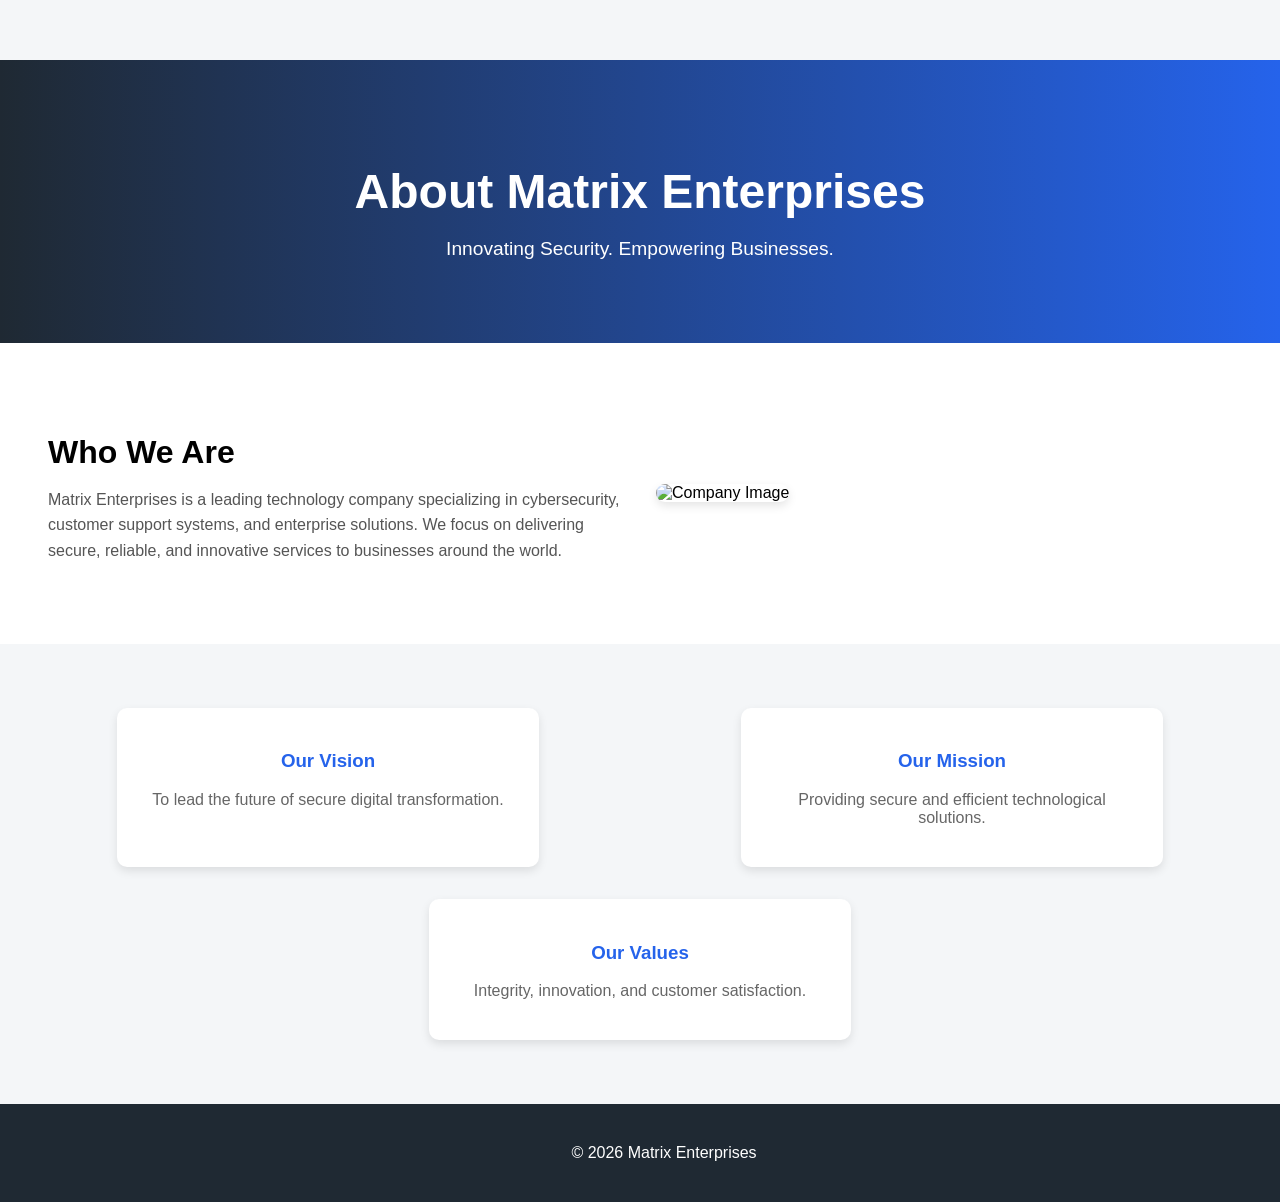
==== about.html @ 6acb821a "matrix enterprises final evaluation" ====
<!DOCTYPE html>
<html lang="en">

<head>
    <meta charset="UTF-8">
    <meta name="viewport" content="width=device-width, initial-scale=1.0">
    <title>About | Matrix Enterprises</title>
    <link rel="stylesheet" href="about.css">
</head>

<body>

    <!-- HERO SECTION -->
    <section class="about-hero">
        <h1>About Matrix Enterprises</h1>
        <p>Innovating Security. Empowering Businesses.</p>
    </section>

    <!-- ABOUT CONTENT -->
    <section class="about-content">

        <div class="about-text">
            <h2>Who We Are</h2>
            <p>
                Matrix Enterprises is a leading technology company specializing in cybersecurity,
                customer support systems, and enterprise solutions. We focus on delivering secure,
                reliable, and innovative services to businesses around the world.
            </p>
        </div>

        <div class="about-image">
            <img src="/home/myles-monroe/Documents/GitHub/matrix-website/Modern wordmark logo.jpeg" alt="Company Image"
                width="50" height="300">
        </div>

    </section>

    <!-- VALUES SECTION -->
    <section class="about-values">

        <div class="value-box">
            <h3>Our Vision</h3>
            <p>To lead the future of secure digital transformation.</p>
        </div>

        <div class="value-box">
            <h3>Our Mission</h3>
            <p>Providing secure and efficient technological solutions.</p>
        </div>

        <div class="value-box">
            <h3>Our Values</h3>
            <p>Integrity, innovation, and customer satisfaction.</p>
        </div>

    </section>

    <!-- FOOTER -->
    <footer>
        <p>&copy; 2026 Matrix Enterprises</p>
    </footer>

</body>

</html>
---- about.css ----
/* ===== RESET ===== */
body {
    margin: 0;
    font-family: Arial, sans-serif;
    background: #f4f6f8;
}

/* ===== NAVBAR ===== */
.navbar {
    background-color: #1f2933;
    padding: 1em;
    text-align: center;

    position: fixed;
    width: 100%;
    top: 0;
    z-index: 1000;
}

.navbar ul {
    list-style: none;
    margin: 0;
    padding: 0;
}

.navbar li {
    display: inline;
    margin: 0 1em;
}

.navbar a {
    color: #fff;
    text-decoration: none;
    font-weight: bold;
}

.navbar a:hover {
    color: #2563eb;
}

/* ===== HERO ===== */
.about-hero {
    background: linear-gradient(to right, #1f2933, #2563eb);
    color: white;
    text-align: center;
    padding: 4em 1em;

    margin-top: 60px;
    /* prevents navbar overlap */
}

.about-hero h1 {
    font-size: 3em;
    margin-bottom: 0.3em;
}

.about-hero p {
    font-size: 1.2em;
}

/* ===== CONTACT CONTENT (SAME AS ABOUT LAYOUT) ===== */
.about-content {
    display: flex;
    flex-wrap: wrap;
    align-items: center;
    padding: 3em 2em;
    background: #fff;
}

.about-text {
    flex: 1;
    padding: 1em;
}

.about-text h2 {
    font-size: 2em;
    margin-bottom: 0.5em;
}

.about-text p {
    color: #555;
    line-height: 1.6;
}

/* ===== IMAGE ===== */
.about-image {
    flex: 1;
    padding: 1em;
}

.about-image img {
    width: 100%;
    border-radius: 10px;
    box-shadow: 0 4px 10px rgba(0, 0, 0, 0.1);
}

/* ===== PERSONNEL SECTION (VALUES STYLE) ===== */
.about-values {
    display: flex;
    flex-wrap: wrap;
    justify-content: space-around;
    background: #f4f6f8;
    padding: 3em 1em;
}

.value-box {
    background: white;
    padding: 1.5em;
    margin: 1em;
    width: 30%;
    text-align: center;

    border-radius: 10px;
    box-shadow: 0 4px 10px rgba(0, 0, 0, 0.1);

    transition: transform 0.3s ease;
}

.value-box:hover {
    transform: translateY(-5px);
}

.value-box h3 {
    color: #2563eb;
}

.value-box p {
    color: #666;
}

/* ===== FOOTER ===== */
footer {
    background: #1f2933;
    color: white;
    text-align: center;
    padding: 1.5em;
    width: 100%;
}
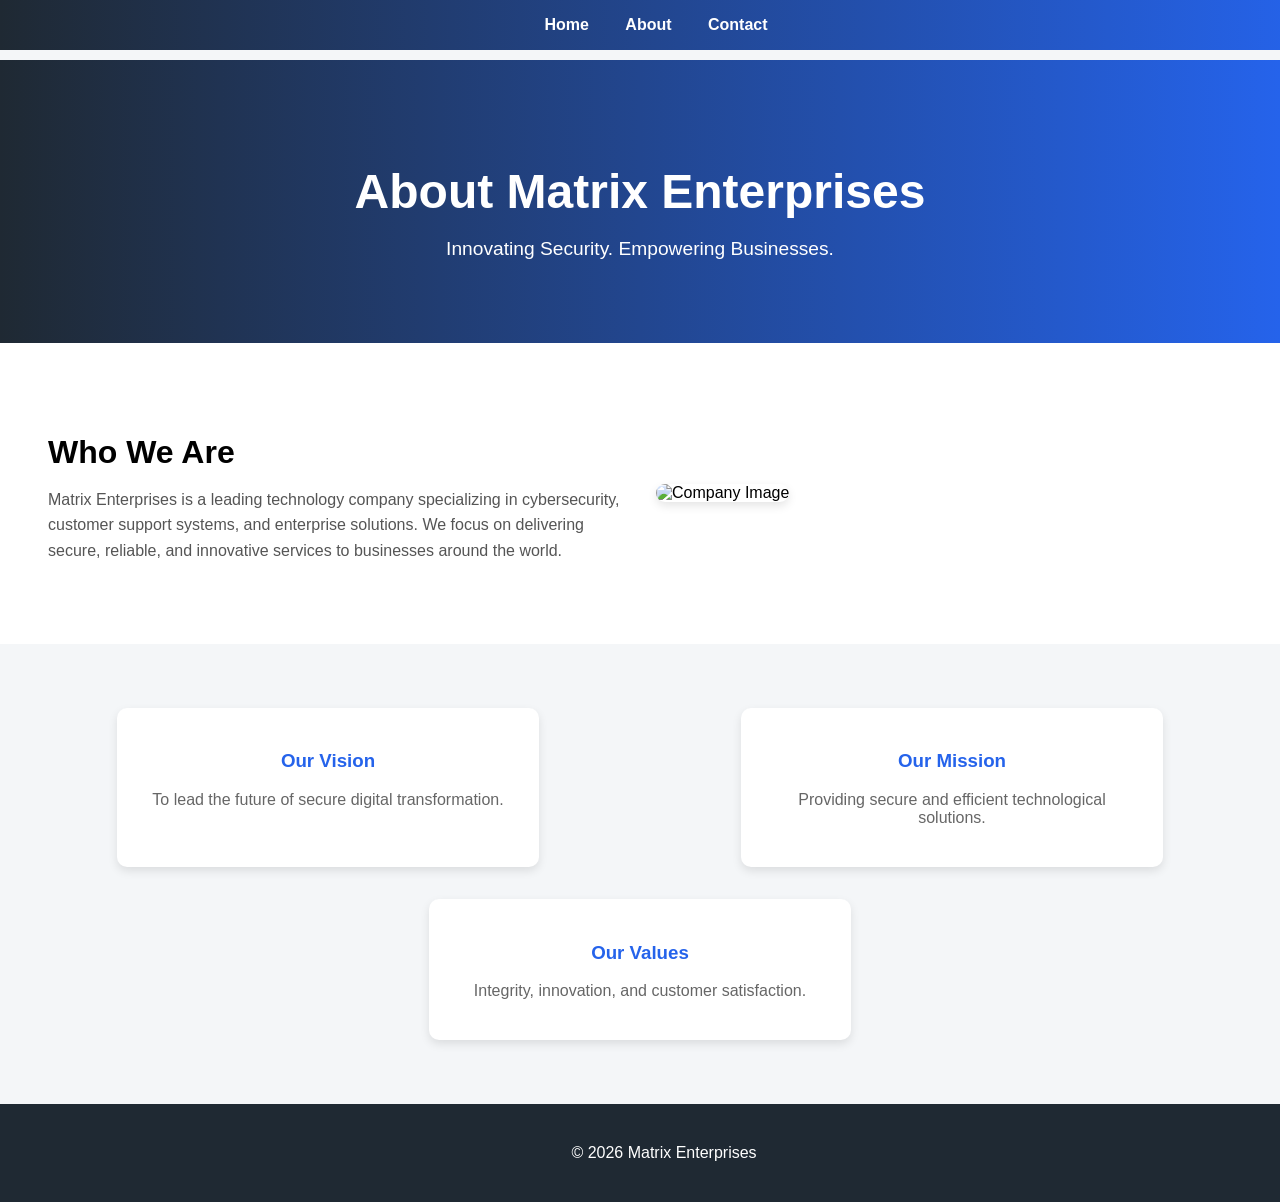
==== commit fc4b3aa7: "finalizing navbar" ====
--- a/about.html
+++ b/about.html
@@ -9,7 +9,14 @@
 </head>
 
 <body>
-
+    <!-- NAVBAR -->
+    <nav class="navbar">
+        <ul>
+            <li><a href="matrix.html">Home</a></li>
+            <li><a href="about.html">About</a></li>
+            <li><a href="contact.html">Contact</a></li>
+        </ul>
+    </nav>
     <!-- HERO SECTION -->
     <section class="about-hero">
         <h1>About Matrix Enterprises</h1>
--- a/about.css
+++ b/about.css
@@ -7,7 +7,7 @@
 
 /* ===== NAVBAR ===== */
 .navbar {
-    background-color: #1f2933;
+    background: linear-gradient(to right, #1f2933, #2563eb);
     padding: 1em;
     text-align: center;
 
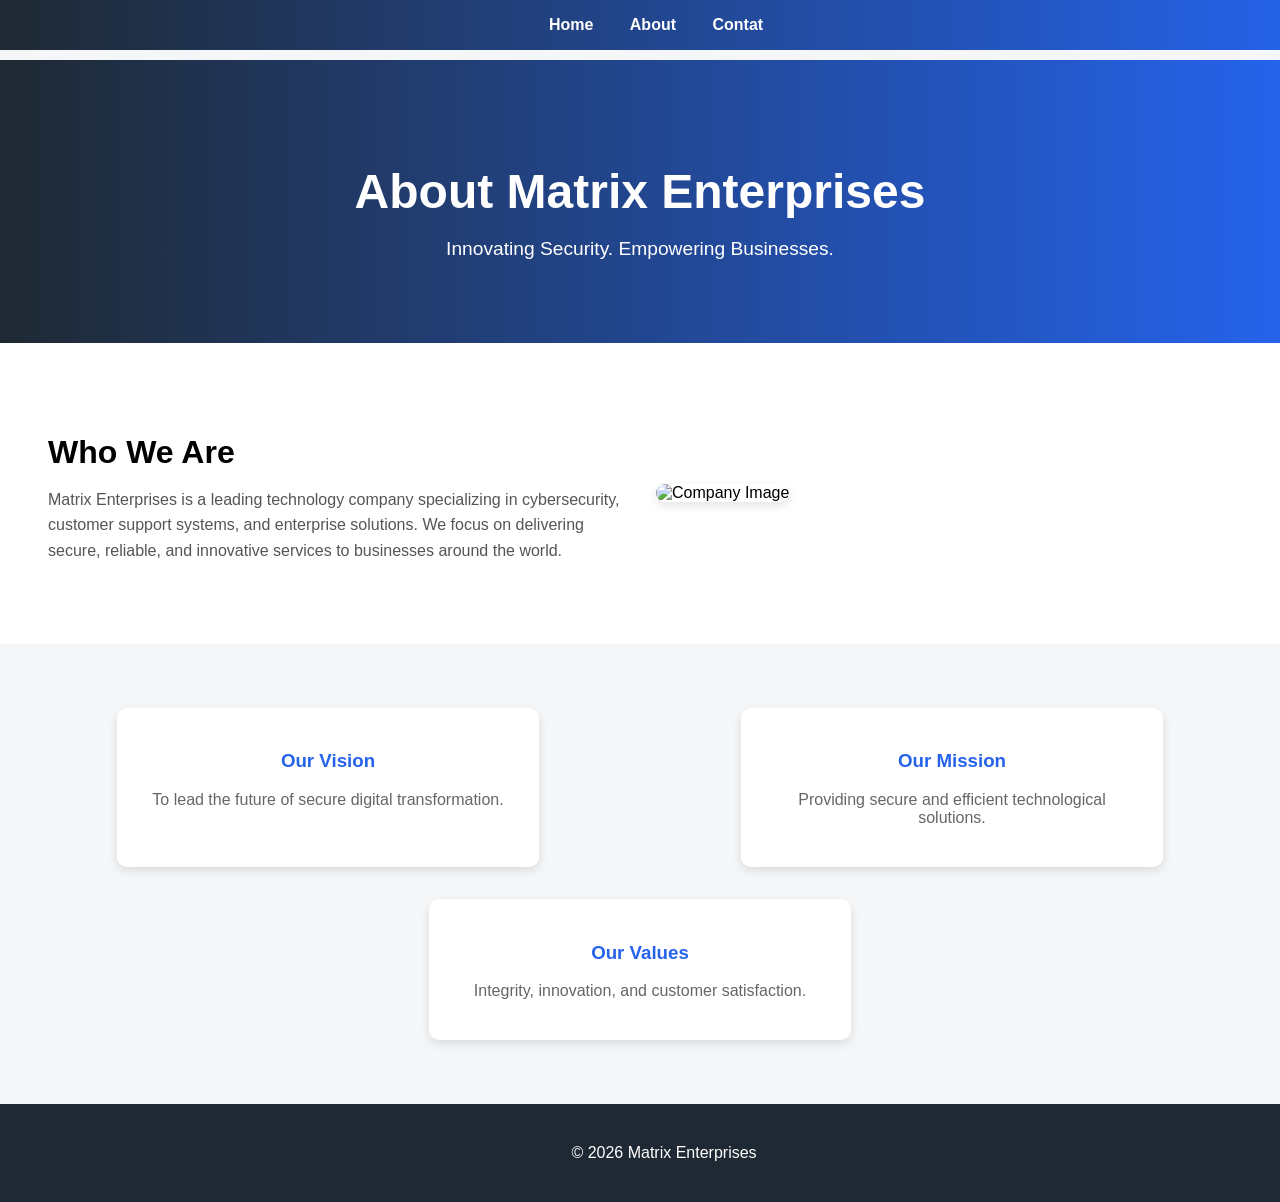
==== commit 5c8b836f: "creating the about web page" ====
--- a/about.html
+++ b/about.html
@@ -14,7 +14,7 @@
         <ul>
             <li><a href="matrix.html">Home</a></li>
             <li><a href="about.html">About</a></li>
-            <li><a href="contact.html">Contact</a></li>
+            <li><a href="contact.html">Contat</a></li>
         </ul>
     </nav>
     <!-- HERO SECTION -->
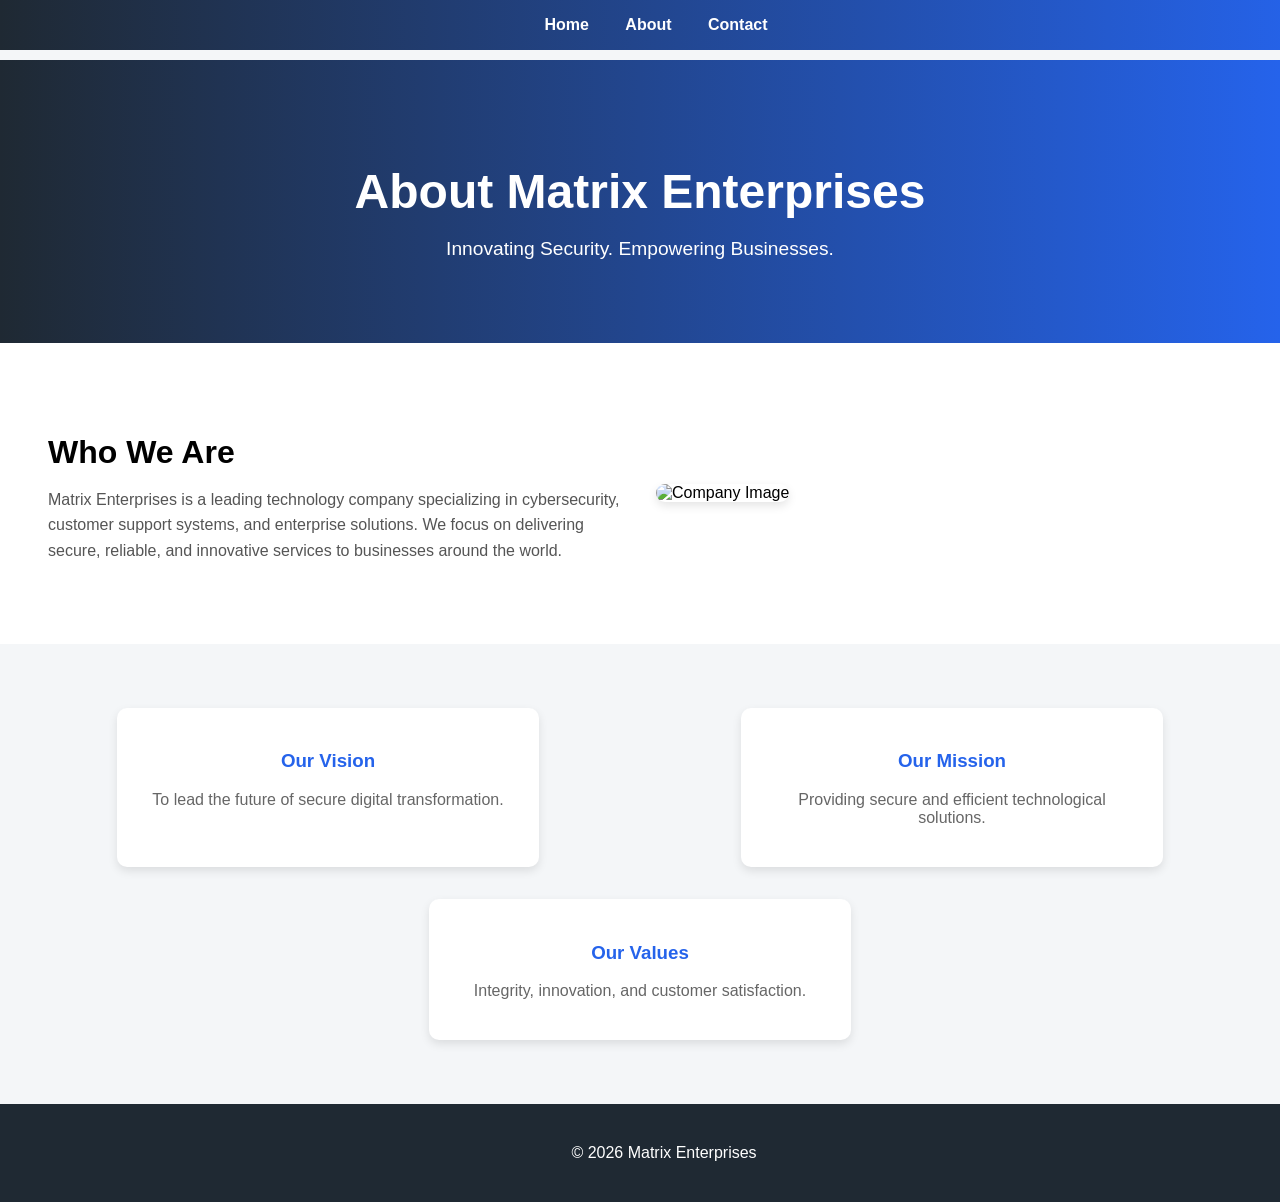
==== commit f6a50368: "styling the about web page with css" ====
--- a/about.html
+++ b/about.html
@@ -14,7 +14,7 @@
         <ul>
             <li><a href="matrix.html">Home</a></li>
             <li><a href="about.html">About</a></li>
-            <li><a href="contact.html">Contat</a></li>
+            <li><a href="contact.html">Contact</a></li>
         </ul>
     </nav>
     <!-- HERO SECTION -->
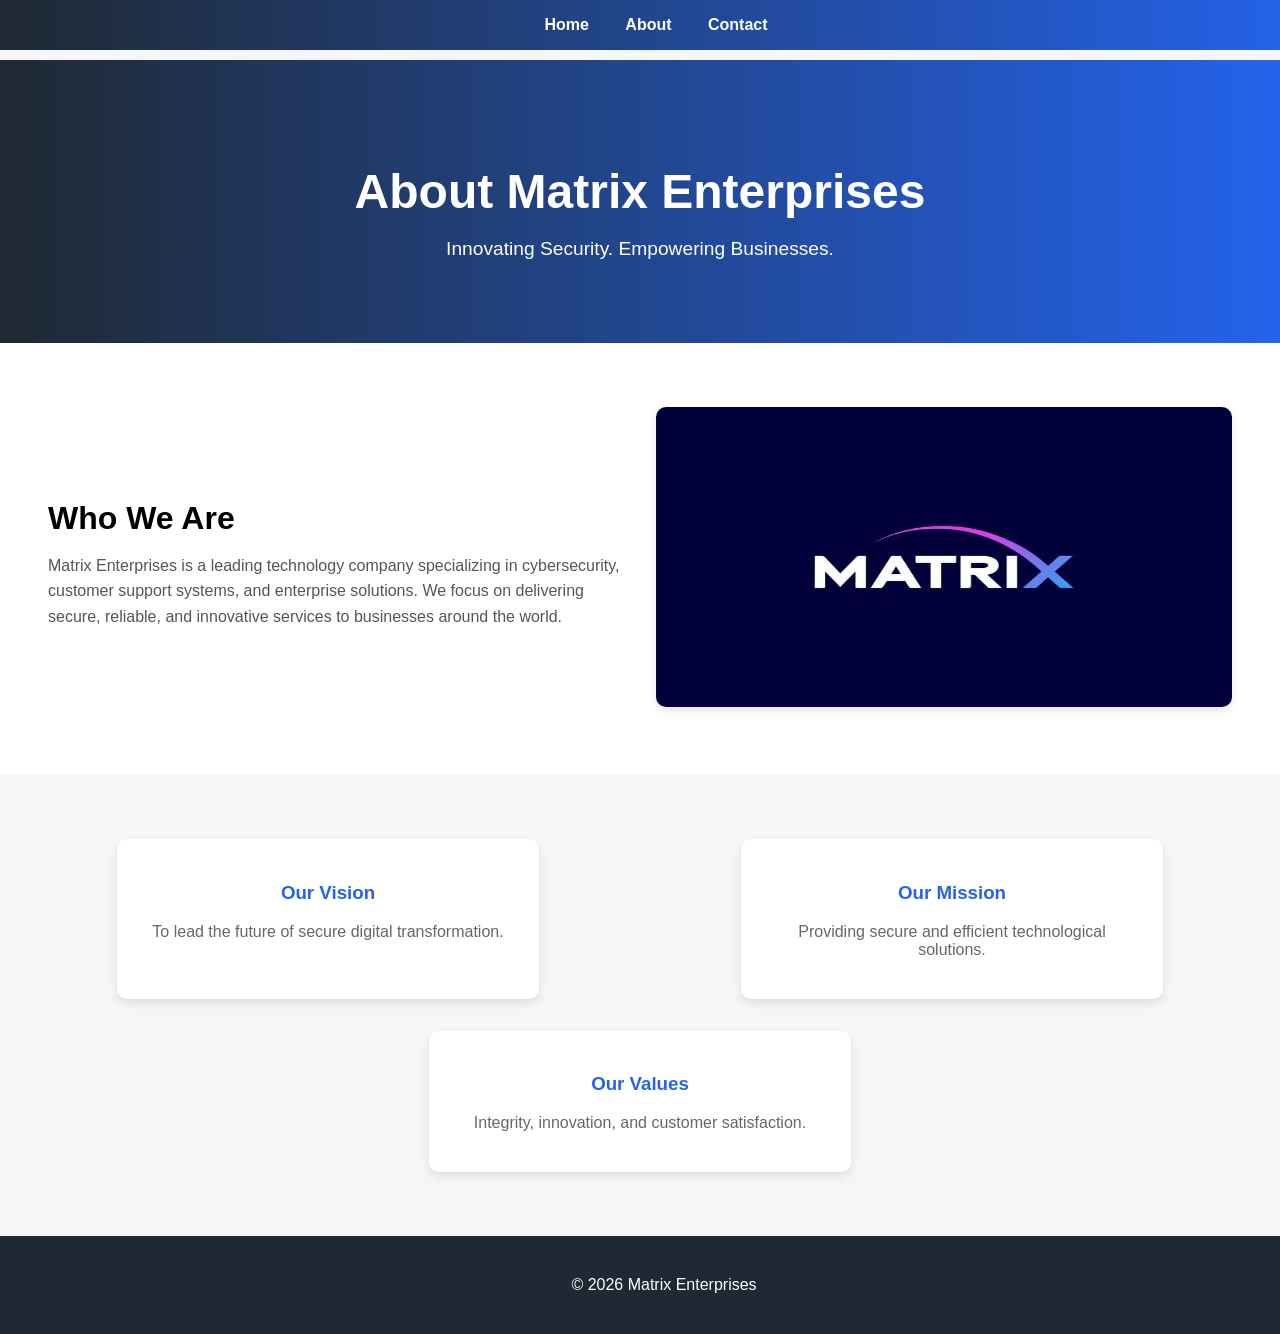
==== commit ca89a257: "Update image source path in about.html" ====
--- a/about.html
+++ b/about.html
@@ -36,7 +36,7 @@
         </div>
 
         <div class="about-image">
-            <img src="/home/myles-monroe/Documents/GitHub/matrix-website/Modern wordmark logo.jpeg" alt="Company Image"
+            <img src="Modern wordmark logo.jpeg" alt="Company Image"
                 width="50" height="300">
         </div>
 
@@ -69,4 +69,4 @@
 
 </body>
 
-</html>+</html>
